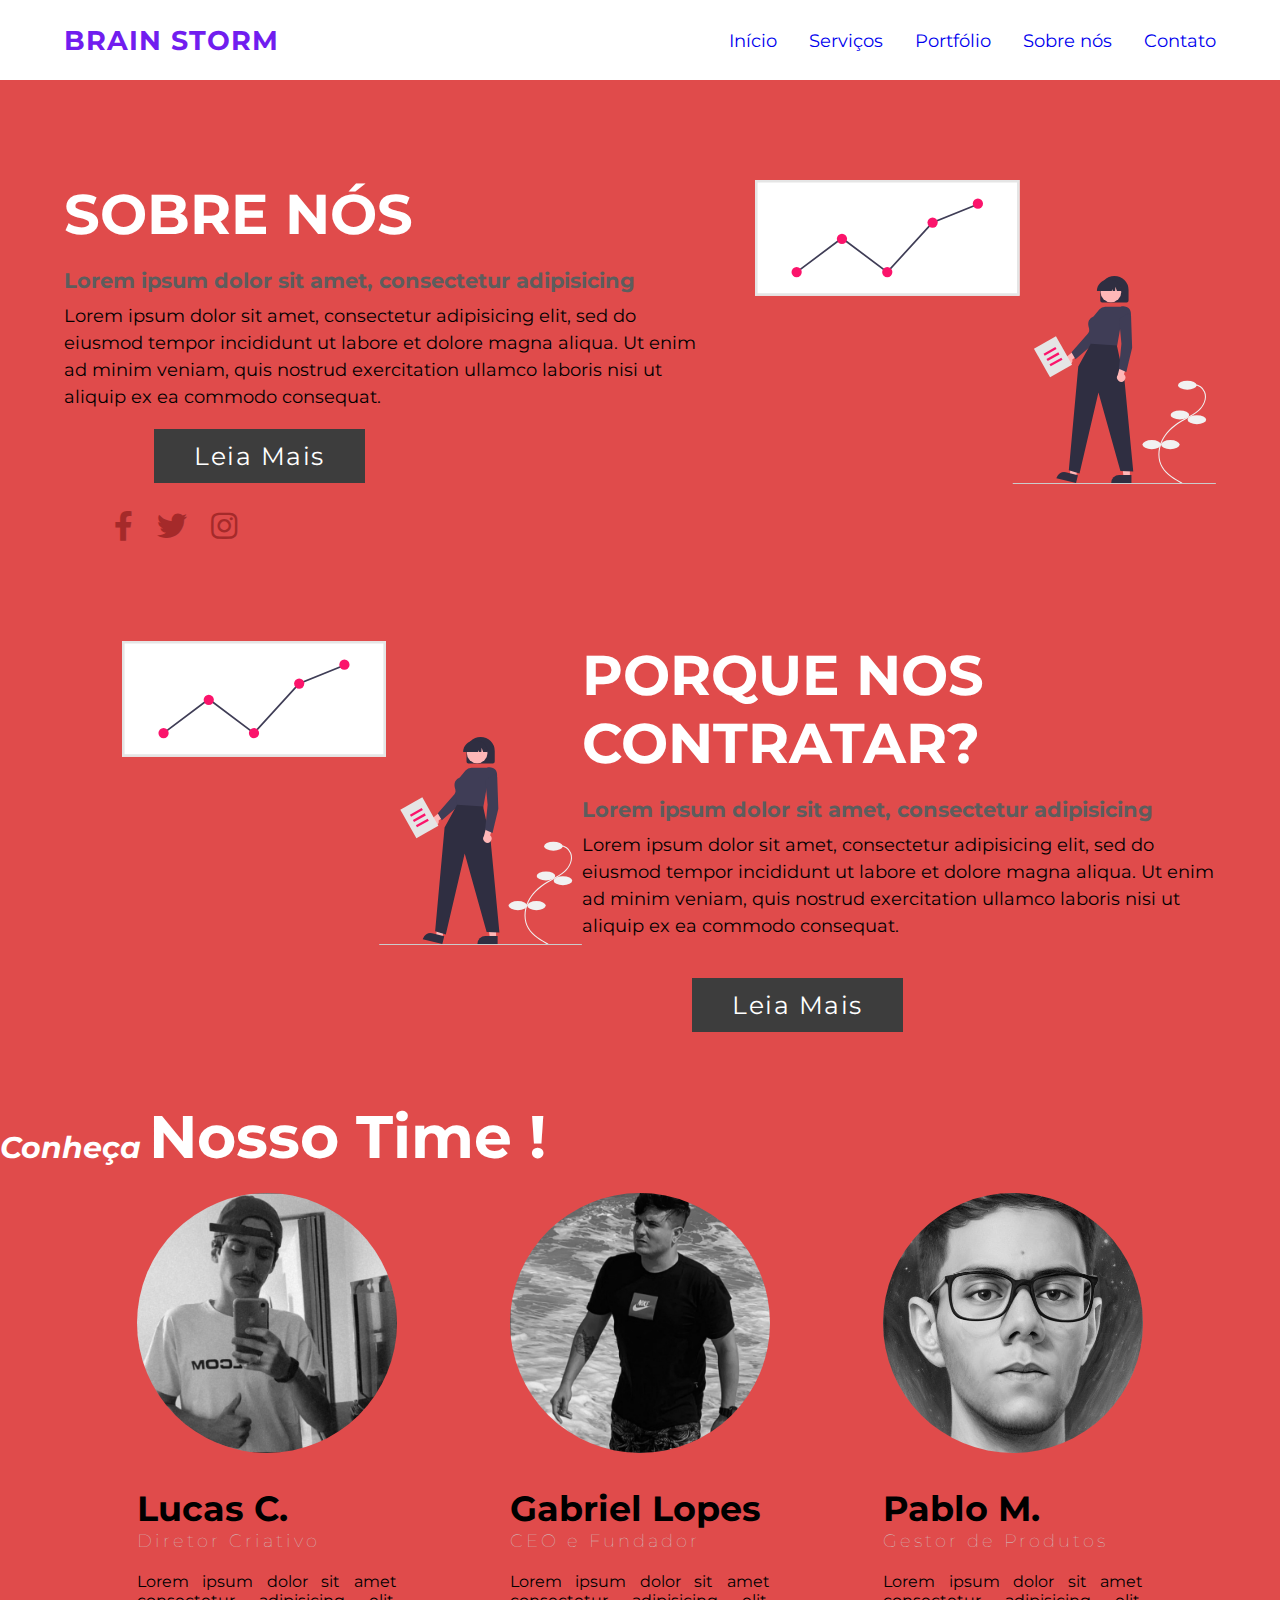
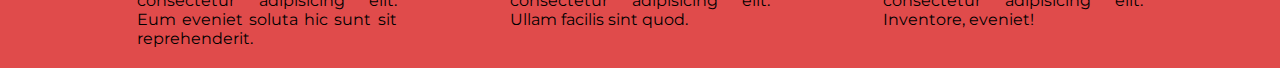
==== aboutus.html @ b7825079 "Primeiro Commit Brain Storm" ====
<!DOCTYPE html>
<html lang="pt-BR">
<head>
    <meta charset="UTF-8">
    <link rel="stylesheet" href="https://cdnjs.cloudflare.com/ajax/libs/font-awesome/5.15.1/css/all.min.css">
    <meta http-equiv="X-UA-Compatible" content="IE=edge">
    <meta name="viewport" content="width=device-width, initial-scale=1.0">
    <link href="https://fonts.googleapis.com/css2?family=Montserrat:wght@500&display=swap" rel="stylesheet">
    <link rel="stylesheet" href="./css/aboutus.css">
    <title>Brain Storm</title>
</head>
<body>
    
    <header>
        <h1>Brain Storm</h1>

        <section class="menu">
            <ul class="menu-list">
                <li class="active"><a href="./landingPage.html">Início</a></li>
                <li><a href="./services.html">Serviços</a></li>
                <li><a href="./ourportfolio.html">Portfólio</a></li>
                <li><a href="./aboutus.html">Sobre nós</a></li>
                <li><a href="/">Contato</a></li>
            </ul>

            <button>
                <i class="fas fa-times"></i>
                <i class="fas fa-bars"></i>
            </button>
        </section>
    </header>

    <div class="section">
		<div class="container">
			<div class="content-section">
				<div class="title">
					<h1>Sobre nós</h1>
				</div>
				<div class="content">
					<h3>Lorem ipsum dolor sit amet, consectetur adipisicing</h3>
					<p>Lorem ipsum dolor sit amet, consectetur adipisicing elit, sed do eiusmod
					tempor incididunt ut labore et dolore magna aliqua. Ut enim ad minim veniam,
					quis nostrud exercitation ullamco laboris nisi ut aliquip ex ea commodo
					consequat.</p>
					<div class="button">
						<a href="">Leia Mais</a>
					</div>
				</div>
				<div class="social">
					<a href=""><i class="fab fa-facebook-f"></i></a>
					<a href=""><i class="fab fa-twitter"></i></a>
					<a href=""><i class="fab fa-instagram"></i></a>
				</div>
			</div>
			<div class="image-section">
				<img src="./imgs/progressData.svg">
			</div>


            <div class="content-section2">
				<div class="title">
					<h1>Porque nos contratar?</h1>
				</div>
				<div class="content">
					<h3>Lorem ipsum dolor sit amet, consectetur adipisicing</h3>
					<p>Lorem ipsum dolor sit amet, consectetur adipisicing elit, sed do eiusmod
					tempor incididunt ut labore et dolore magna aliqua. Ut enim ad minim veniam,
					quis nostrud exercitation ullamco laboris nisi ut aliquip ex ea commodo
					consequat.</p>
					<div class="button">
						<a href="">Leia Mais</a>
					</div>
				</div>
			</div>
			<div class="image-section">
				<img src="./imgs/progressData.svg">
			</div>
		</div>
	</div>

    <!--Começo do Our Team Code-->

    <div class="container2">
        <h1 class="heading"><span>Conheça </span>Nosso Time !</h1>
    
        <div class="profiles">
          <div class="profile">
            <img src="./imgs/camargoDiretor.png" class="profile-img">
    
            <h3 class="user-name">Lucas C.</h3>
            <h5>Diretor Criativo</h5>
            <p>Lorem ipsum dolor sit amet consectetur adipisicing elit. Eum eveniet soluta hic sunt sit reprehenderit.</p>
          </div>
          <div class="profile">
            <img src="./imgs/biel1CEO.png" class="profile-img">
    
            <h3 class="user-name">Gabriel Lopes</h3>
            <h5>CEO e Fundador</h5>
            <p>Lorem ipsum dolor sit amet consectetur adipisicing elit. Ullam facilis sint quod.</p>
          </div>
          <div class="profile">
            <img src="./imgs/pardalManager" class="profile-img">
    
            <h3 class="user-name">Pablo M.</h3>
            <h5>Gestor de Produtos</h5>
            <p>Lorem ipsum dolor sit amet consectetur adipisicing elit. Inventore, eveniet!</p>
          </div>
        </div>
      </div>

</body>
</html>
---- css/aboutus.css ----
* {
    margin: 0;
    padding: 0;
    box-sizing: border-box;
    font-family: 'Montserrat', sans-serif;
}

body {
    min-height: 100vh;
    width: 100%;
    background-color: #fff;
    display: flex;
    flex-direction: column;
}

/*Começo do navbar*/
header {
    color: #711def;
    position: fixed;
    top: 0;
    height: 80px;
    width: 100%;
    display: flex;
    justify-content: space-between;
    align-items: center;
    padding: 0 64px;
    font-size: 16px;
    position: relative;
}

header h1 {
    text-transform: uppercase;
    font-size: 1.7em;
    letter-spacing: 1px;
}

.menu {
    display: flex;
}

.menu button {
    display: none;
}

.menu-list {
    list-style: none;
    display: flex;
}

.menu li a{
    text-decoration-line: none;
}

.menu-list li {
    display: inline-block;
    margin-left: 32px;
    font-size: 1.1em;
    cursor: pointer;
    transition: color 0.3s;
}

.menu-list li.active,
.menu-list li a:hover {
    color: #ff5360;
}

.main {
    flex: 1;
    display: flex;
    align-items: center;
}
/*final do navbar*/

/*Começo do Sobre nós*/

.section{
	width: 100%;
	min-height: 100vh;
	background-color: rgb(224, 75, 75);
}
.container{
	width: 90%;
	display: block;
	margin:auto;
	padding-top: 100px;
}
.content-section{
	float: left;
	width: 55%;
    margin-bottom: 60px;
}
.image-section{
	float: right;
	width: 40%;
}
.image-section img{
	width: 100%;
	height: auto;
}

.content-section .title{
	text-transform: uppercase;
	font-size: 28px;
    color: white;
}
.content-section .content h3{
	margin-top: 20px;
	color:#5d5d5d;
	font-size: 21px;
}
.content-section .content p{
	margin-top: 10px;
	font-family: 'Montserrat';
	font-size: 18px;
	line-height: 1.5;
}
.content-section .content .button{
	margin-top: 30px;
}
.content-section .content .button a{
	background-color: #3d3d3d;
	padding:12px 40px;
    margin: 90px;
	text-decoration: none;
	color:#fff;
	font-size: 25px;
	letter-spacing: 1.5px;
}
.content-section .content .button a:hover{
	background-color: #a52a2a;
	color:#fff;
}
.content-section .social{
	margin: 40px 40px;
}
.content-section .social i{
	color:#a52a2a;
	font-size: 30px;
	padding:0px 10px;
}
.content-section .social i:hover{
	color:#3d3d3d;
}
.content-section2{
	float: right;
	width: 55%;
    margin-bottom: 60px;
}
.image-section2{
	float: left;
	width: 40%;
}
.content-section2 .title{
	text-transform: uppercase;
	font-size: 28px;
    color: white;
}
.content-section2 .content h3{
	margin-top: 20px;
	color:#5d5d5d;
	font-size: 21px;
}
.content-section2 .content p{
	margin-top: 10px;
	font-family: 'Montserrat';
	font-size: 18px;
	line-height: 1.5;
}
.content-section2 .content .button{
	margin-top: 30px;
    padding: 20px;
}
.content-section2 .content .button a{
	background-color: #3d3d3d;
	padding:12px 40px;
    margin: 90px; /*Deixar o Leia mais no meio*/
	text-decoration: none;
	color:#fff;
	font-size: 25px;
	letter-spacing: 1.5px;
}
.content-section2 .content .button a:hover{
	background-color: #a52a2a;
	color:#fff;
}
@media screen and (max-width: 768px){
	.container{
	width: 80%;
	display: block;
	margin:auto;
	padding-top:50px;
}
.content-section{
	float:none;
	width:100%;
	display: block;
	margin:auto;
}
.image-section{
	float:none;
	width:100%;
	
}
.image-section img{
	width: 100%;
	height: auto;
	display: block;
	margin:auto;
}
.content-section .title{
	text-align: center;
	font-size: 19px;
}
.content-section .content .button{
	text-align: center;
}
.content-section .content .button a{
	padding:9px 30px;
}
.content-section .social{
	text-align: center;
}

}

/*Final do Sobre nós*/

/*Começo do Our Team - Nosso time*/

.container2 {
    /*margin: 20px 40px;*/
    background-color: rgb(224, 75, 75);
  }
  
  .heading {
    font-size: 60px;
    color: white;
  }
  
  .heading span {
    font-style: italic;
    font-size: 30px;
  }
  
  .profiles {
    display: flex;
    justify-content: space-around;
    margin: 20px 80px;
  }
  
  .profile {
    flex-basis: 260px;
  }
  
  .profile .profile-img {
    height: 260px;
    width: 260px;
    border-radius: 50%;
    filter: grayscale(100%);
    cursor: pointer;
    transition: 400ms;
  }
  
  .profile:hover .profile-img {
    filter: grayscale(0);
  }
  
  .user-name {
    margin-top: 30px;
    font-size: 35px;
  }
  
  .profile h5 {
    font-size: 18px;
    font-weight: 100;
    letter-spacing: 3px;
    color: #ccc;
  }
  
  .profile p {
    font-size: 16px;
    margin-top: 20px;
    text-align: justify;
  }
  
  @media only screen and (max-width: 1150px) {
    .profiles {
      flex-direction: column;
    }
  
    .profile {
      display: flex;
      flex-direction: column;
      align-items: center;
    }
  
    .profile p {
      text-align: center;
      margin: 20px 60px 80px 60px;
      font-size: 20px;
    }
  }
  
  @media only screen and (max-width: 900px) {
    .heading {
      font-size: 40px;
      color: white;
      text-align: center;
    }
  
    .heading span {
      font-size: 15px;
    }
  
    .profiles {
      margin: 20px 0;
    }
  
    .profile p {
      margin: 20px 10px 80px 10px;
    }
  }

  /*Fim do Our Team - Nosso time*/
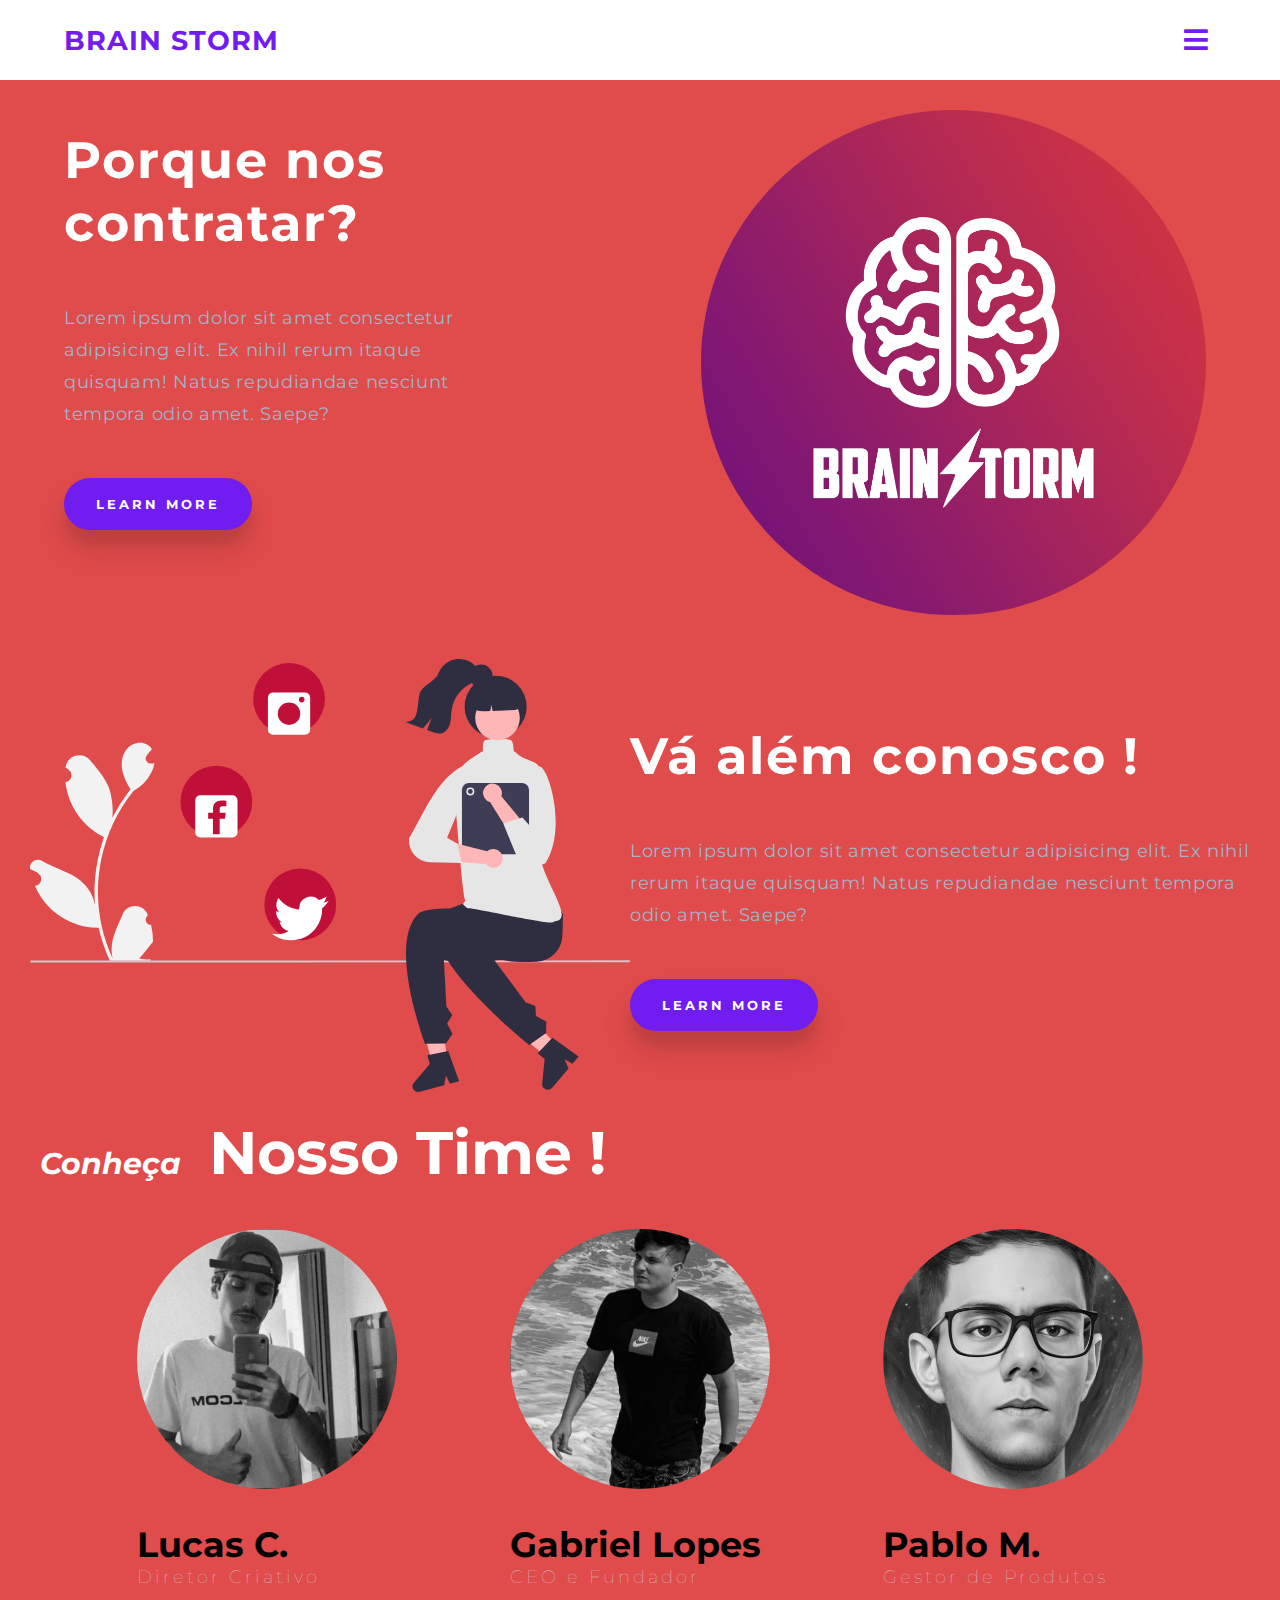
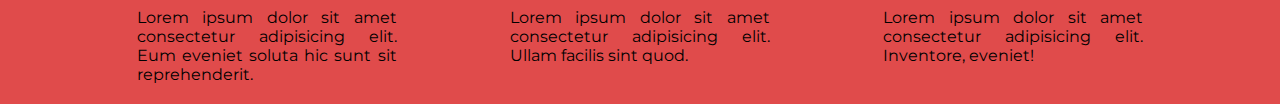
==== commit 0c4ebe78: "Segundo commit feito" ====
--- a/aboutus.html
+++ b/aboutus.html
@@ -30,53 +30,34 @@
         </section>
     </header>
 
-    <div class="section">
-		<div class="container">
-			<div class="content-section">
-				<div class="title">
-					<h1>Sobre nós</h1>
-				</div>
-				<div class="content">
-					<h3>Lorem ipsum dolor sit amet, consectetur adipisicing</h3>
-					<p>Lorem ipsum dolor sit amet, consectetur adipisicing elit, sed do eiusmod
-					tempor incididunt ut labore et dolore magna aliqua. Ut enim ad minim veniam,
-					quis nostrud exercitation ullamco laboris nisi ut aliquip ex ea commodo
-					consequat.</p>
-					<div class="button">
-						<a href="">Leia Mais</a>
-					</div>
-				</div>
-				<div class="social">
-					<a href=""><i class="fab fa-facebook-f"></i></a>
-					<a href=""><i class="fab fa-twitter"></i></a>
-					<a href=""><i class="fab fa-instagram"></i></a>
-				</div>
-			</div>
-			<div class="image-section">
-				<img src="./imgs/progressData.svg">
-			</div>
+    <section class="main">
 
+      <section class="left">
+          <p class="title">Porque nos contratar?</p>
+          <p class="msg">Lorem ipsum dolor sit amet consectetur adipisicing elit. Ex nihil rerum itaque quisquam!
+              Natus repudiandae nesciunt tempora odio amet. Saepe?</p>
+          <button class="cta">Learn More</button>
+      </section>
 
-            <div class="content-section2">
-				<div class="title">
-					<h1>Porque nos contratar?</h1>
-				</div>
-				<div class="content">
-					<h3>Lorem ipsum dolor sit amet, consectetur adipisicing</h3>
-					<p>Lorem ipsum dolor sit amet, consectetur adipisicing elit, sed do eiusmod
-					tempor incididunt ut labore et dolore magna aliqua. Ut enim ad minim veniam,
-					quis nostrud exercitation ullamco laboris nisi ut aliquip ex ea commodo
-					consequat.</p>
-					<div class="button">
-						<a href="">Leia Mais</a>
-					</div>
-				</div>
-			</div>
-			<div class="image-section">
-				<img src="./imgs/progressData.svg">
-			</div>
-		</div>
-	</div>
+      <section class="right">
+          <img src="logo3.jpg" alt="Landing image">
+      </section>
+
+  </section>
+
+  <section class="main2">
+      <section class="left2">
+          <img src="/imgs/socialmedia.svg" width="600px" alt="Landing image">
+      </section>
+
+      <section class="right2">
+          <p class="title">Vá além conosco !</p>
+          <p class="msg">Lorem ipsum dolor sit amet consectetur adipisicing elit. Ex nihil rerum itaque quisquam!
+              Natus repudiandae nesciunt tempora odio amet. Saepe?</p>
+          <button class="cta">Learn More</button>
+      </section>
+
+  </section>
 
     <!--Começo do Our Team Code-->
 
@@ -108,5 +89,12 @@
         </div>
       </div>
 
+      <script>
+        var menu = document.querySelector('.menu');
+        var menuBtn = document.querySelector('.menu button');
+        menuBtn.addEventListener('click', () => {
+            menu.classList.toggle('opened')
+        })
+    </script>
 </body>
 </html>--- a/css/aboutus.css
+++ b/css/aboutus.css
@@ -16,6 +16,7 @@
 /*Começo do navbar*/
 header {
     color: #711def;
+    background-color: white; /*Não tinha, mas serve para o navbar andar colorido*/
     position: fixed;
     top: 0;
     height: 80px;
@@ -25,7 +26,7 @@
     align-items: center;
     padding: 0 64px;
     font-size: 16px;
-    position: relative;
+    position: fixed; /*Estava no Relative, serve aqui para destravar navbar*/
 }
 
 header h1 {
@@ -221,6 +222,278 @@
 	text-align: center;
 }
 
+
+}
+.main {
+  flex: 1;
+  display: flex;
+  align-items: center;
+  background-color: rgb(224, 75, 75);
+}
+
+.right img {
+  margin-top: 70px;
+  margin-left: 100px;
+  width: 80%; /*Tamanho da imagem*/
+  border-radius: 60%;
+}
+
+.left {
+  max-width: 55%;
+  padding: 40px 64px;
+}
+
+.right {
+  padding: 40px 48px;
+}
+
+/*Espaço para arrumar o tamanho das imagens grandes*/
+
+.main2 .left2{
+  margin-left: 30px;
+  width: 80%;
+}
+
+/*Fim do espaço*/
+.main2 {
+  flex: 1;
+  display: flex;
+  align-items: center;
+  background-color: rgb(224, 75, 75); 
+}
+
+.imgLeft {
+  max-width: 55%;
+  padding: 40px 64px;
+}
+.imgLeft{
+  margin: 10px;
+  padding: 0px 60px;
+  width: 100%; /*Tamanho da imagem*/
+}
+
+
+
+.title {
+  color: #ffffff;
+  font-size: 3.2em;
+  width: 100%;
+  font-weight: bold;
+  letter-spacing: 2px;
+  margin-bottom: 48px;
+}
+
+.msg {
+  color: #9fb5cc;
+  font-size: 1.1em;
+  letter-spacing: 0.7px;
+  line-height: 32px;
+  margin-bottom: 48px;
+}
+
+button.cta {
+  border: none;
+  outline: none;
+  background-color: #711def;
+  color: #fff;
+  padding: 18px 32px;
+  font-weight: bold;
+  letter-spacing: 3px;
+  text-transform: uppercase;
+  border-radius: 30px;
+  box-shadow: 0 20px 35px rgba(0, 0, 0, 0.1),
+  0 15px 12px rgba(0, 0, 0, 0.08);
+  cursor: pointer;
+  transition: opacity 0.9;
+}
+
+button.cta:hover {
+  opacity: 0.9;
+}
+
+/*Começo do NavBar Responsivo*/
+.menu button {
+  display: block;
+  width: 40px;
+  height: 40px;
+  border: none;
+  background: transparent;
+  color: #711def;
+  outline: none;
+  font-size: 1.7em;
+  cursor: pointer;
+  z-index: 2;
+}
+
+.menu i.fa-times,
+.menu.opened i.fa-bars {
+  display: none;
+}
+
+.menu.opened i.fa-times,
+.menu i.fa-bars {
+  display: block;
+  animation: enter 0.8s;
+}
+
+@keyframes enter {
+  0% {
+      opacity: 0;
+  }
+
+  100% {
+      opacity: 1;
+  }
+}
+
+.menu-list {
+  position: fixed;
+  top: 0;
+  right: 0;
+  width: 80%;
+  height: 100%;
+  background-color: #711def;
+  color: #fff;
+  padding: 46px;
+  flex-direction: column;
+  align-items: flex-end;
+  padding-top: 80px;
+  transform: translateX(100%);
+  transition: transform 0.5s;
+}
+
+.menu-list li {
+  font-size: 1.7em;
+  margin: 32px 0px;
+}
+
+.menu.opened .menu-list {
+  transform: translateX(0);
+}
+
+.menu.opened button {
+  color: #fff;
+}
+/*Final do Navbar Responsivo*/
+
+/*  -----    RESPONSIVENESS    -----  */
+
+@media (max-width:800px) {
+  header,
+  .left,
+  .right {
+      position: relative;
+      padding-left: 40px;
+      padding-right: 40px;
+  }
+}
+
+@media (max-width: 650px) {
+
+  .main .main2 {
+      flex-direction: column;
+  }
+
+  .left,
+  .right {
+      position: relative;
+      width: 100%;
+      max-width: 100%;
+      padding: 24px;
+      display: flex;
+      flex-direction: column;
+      align-items: center;
+  }
+  .main .right img{
+    width: 50%;
+    margin-left: 10px;
+    margin-bottom: 50px;
+    text-align: center;
+  }
+
+  .left {
+      font-size: 0.8em;
+  }
+
+  .left * {
+      width: 95%;
+      margin-bottom: 32px;
+      text-align: center;
+  }
+
+  button.cta {
+      max-width: 60%;
+  }
+
+  .left2 {
+      position: relative;
+      width: 100%;
+      max-width: 100%;
+      padding: 24px;
+      display: flex;
+      flex-direction: column;
+      align-items: center;
+  }
+
+  .left2 {
+      font-size: 0.8em;
+  }
+
+  .left2 * {
+      width: 95%;
+      margin-bottom: 32px;
+      text-align: center;
+  }
+
+  button.cta {
+      max-width: 60%;
+  }
+
+  .left2 img {
+      width: 60%;
+
+  }
+
+.main{
+  flex-direction: column;
+}
+
+/*  -----    Responsivo Container 2 mobile    -----  */  
+  .main2 {
+      flex-direction: column;
+  }
+
+  .imgLeft,
+  .right2{
+      width: 100%;
+      max-width: 100%;
+      padding: 24px;
+      display: flex;
+      flex-direction: column;
+      align-items: center;
+  }
+
+  .right2 {
+      font-size: 0.8em;
+  }
+
+  .imgLeft * {
+      width: 95%;
+      margin-bottom: 32px;
+      text-align: center;
+  }
+
+  button.cta {
+      max-width: 60%;
+  }
+
+  .imgLeft, img {
+      width: 80%;
+  }
+
+  .imgLeft1{
+      padding: 80%;
+  }
 }
 
 /*Final do Sobre nós*/
@@ -233,11 +506,13 @@
   }
   
   .heading {
+    padding: 20px;
     font-size: 60px;
     color: white;
   }
   
   .heading span {
+    margin: 20px;
     font-style: italic;
     font-size: 30px;
   }
@@ -321,4 +596,6 @@
     }
   }
 
-  /*Fim do Our Team - Nosso time*/+  /*Fim do Our Team - Nosso time*/
+
+  